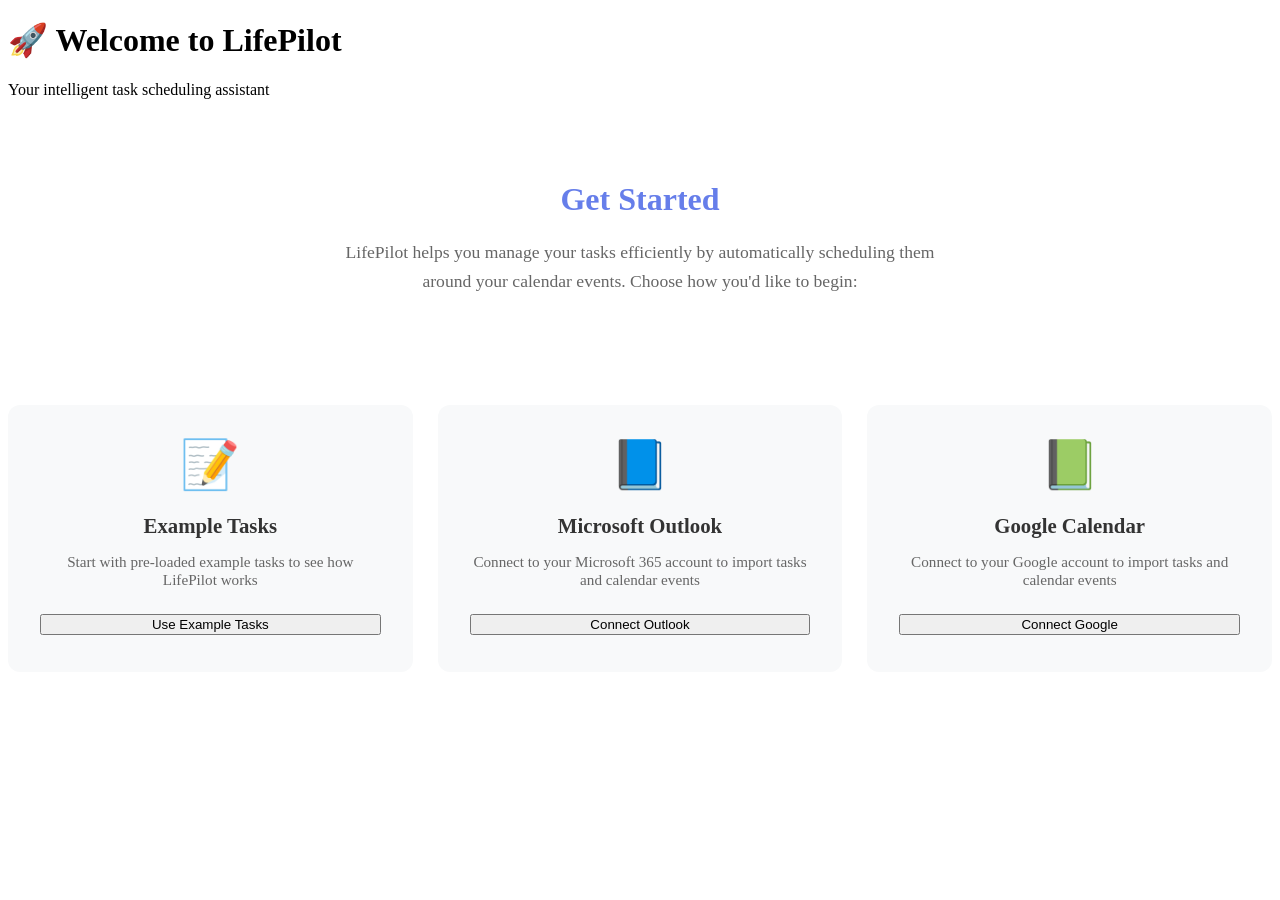
==== index.html @ c5378886 "add landing page, move tasks to localStorage" ====
<!DOCTYPE html>
<html lang="en">
<head>
    <meta charset="UTF-8">
    <meta name="viewport" content="width=device-width, initial-scale=1.0">
    <title>Welcome to LifePilot</title>
    <link rel="stylesheet" href="shared-styles.css">
    <style>
        .welcome-section {
            text-align: center;
            padding: 40px 20px;
        }

        .welcome-section h2 {
            color: #667eea;
            font-size: 2em;
            margin-bottom: 20px;
        }

        .welcome-section p {
            color: #666;
            font-size: 1.1em;
            line-height: 1.6;
            max-width: 600px;
            margin: 0 auto 30px;
        }

        .options-grid {
            display: grid;
            grid-template-columns: repeat(auto-fit, minmax(280px, 1fr));
            gap: 25px;
            margin: 40px 0;
        }

        .option-card {
            background: #f8f9fa;
            border-radius: 12px;
            padding: 30px;
            text-align: center;
            transition: transform 0.2s, box-shadow 0.2s;
            cursor: pointer;
            border: 2px solid transparent;
        }

        .option-card:hover {
            transform: translateY(-5px);
            box-shadow: 0 8px 25px rgba(0, 0, 0, 0.15);
            border-color: #667eea;
        }

        .option-card .icon {
            font-size: 3em;
            margin-bottom: 15px;
        }

        .option-card h3 {
            color: #333;
            margin-bottom: 10px;
            font-size: 1.3em;
        }

        .option-card p {
            color: #666;
            font-size: 0.95em;
            margin-bottom: 20px;
        }

        .option-card button {
            width: 100%;
            margin: 5px 0;
        }

        #message {
            display: none;
            padding: 15px;
            border-radius: 8px;
            margin: 20px 0;
            text-align: center;
        }

        #message.error {
            background: #ff6b6b;
            color: white;
        }

        #message.success {
            background: #51cf66;
            color: white;
        }

        #message.info {
            background: #4ecdc4;
            color: white;
        }

        .loading-overlay {
            display: none;
            position: fixed;
            top: 0;
            left: 0;
            right: 0;
            bottom: 0;
            background: rgba(0, 0, 0, 0.7);
            z-index: 1000;
            justify-content: center;
            align-items: center;
        }

        .loading-overlay.active {
            display: flex;
        }

        .loading-content {
            background: white;
            padding: 40px;
            border-radius: 12px;
            text-align: center;
        }

        .spinner {
            border: 4px solid #f3f3f3;
            border-top: 4px solid #667eea;
            border-radius: 50%;
            width: 50px;
            height: 50px;
            animation: spin 1s linear infinite;
            margin: 0 auto 20px;
        }

        @keyframes spin {
            0% { transform: rotate(0deg); }
            100% { transform: rotate(360deg); }
        }
    </style>
</head>
<body>
    <div class="container">
        <div class="header">
            <h1>🚀 Welcome to LifePilot</h1>
            <p>Your intelligent task scheduling assistant</p>
        </div>

        <div class="content">
            <div class="welcome-section">
                <h2>Get Started</h2>
                <p>
                    LifePilot helps you manage your tasks efficiently by automatically scheduling them 
                    around your calendar events. Choose how you'd like to begin:
                </p>
            </div>

            <div id="message"></div>

            <div class="options-grid">
                <div class="option-card">
                    <div class="icon">📝</div>
                    <h3>Example Tasks</h3>
                    <p>Start with pre-loaded example tasks to see how LifePilot works</p>
                    <button onclick="useExampleTasks()" class="secondary">Use Example Tasks</button>
                </div>

                <div class="option-card">
                    <div class="icon">📘</div>
                    <h3>Microsoft Outlook</h3>
                    <p>Connect to your Microsoft 365 account to import tasks and calendar events</p>
                    <button onclick="connectMicrosoft()" class="microsoft">Connect Outlook</button>
                </div>

                <div class="option-card">
                    <div class="icon">📗</div>
                    <h3>Google Calendar</h3>
                    <p>Connect to your Google account to import tasks and calendar events</p>
                    <button onclick="connectGoogle()" class="google">Connect Google</button>
                </div>
            </div>
        </div>
    </div>

    <div class="loading-overlay" id="loadingOverlay">
        <div class="loading-content">
            <div class="spinner"></div>
            <p id="loadingMessage">Loading...</p>
        </div>
    </div>

    <!-- Microsoft Graph -->
    <script src="https://alcdn.msauth.net/browser/2.38.1/js/msal-browser.min.js"></script>
    
    <!-- Google APIs -->
    <script src="https://apis.google.com/js/api.js"></script>
    <script src="https://accounts.google.com/gsi/client"></script>
    
    <!-- Integration Clients -->
    <script src="integrations/microsoft-graph-client.js"></script>
    <script src="integrations/google-calendar-client.js"></script>
    
    <!-- Shared Utilities -->
    <script src="shared-utils.js"></script>

    <script>
        let microsoftClient = null;
        let googleClient = null;

        // Initialize on page load
        window.addEventListener('DOMContentLoaded', async () => {
            // Check if we're returning from an OAuth redirect
            const urlParams = new URLSearchParams(window.location.search);
            if (urlParams.has('code') || urlParams.has('state')) {
                showLoading('Completing authentication...');
            }
        });

        /**
         * Use example tasks
         */
        function useExampleTasks() {
            showLoading('Loading example tasks...');
            
            // Get example data
            const tasks = LifePilotStorage.getExampleTasks();
            const events = LifePilotStorage.getExampleEvents();
            
            // Save to localStorage
            LifePilotStorage.saveTasks(tasks);
            LifePilotStorage.saveEvents(events);
            
            showMessage('Example tasks loaded successfully!', 'success');
            
            // Redirect after a short delay
            setTimeout(() => {
                redirectToLifePilot();
            }, 1500);
        }

        /**
         * Connect to Microsoft Outlook
         */
        async function connectMicrosoft() {
            try {
                showLoading('Connecting to Microsoft...');
                
                // Load config
                const config = await fetch('./config.json').then(r => r.json());
                
                // Initialize Microsoft client
                if (!microsoftClient) {
                    microsoftClient = new MicrosoftGraphClient({
                        clientId: config.MICROSOFT_CLIENT_ID,
                        authority: 'https://login.microsoftonline.com/common',
                        redirectUri: window.location.origin
                    });
                    await microsoftClient.initialize();
                }
                
                // Sign in
                await microsoftClient.signIn();
                
                showLoading('Fetching your tasks and calendar...');
                
                // Get data
                const data = await microsoftClient.getCalendarAndTasks(new Date(), 7);
                
                // Save to localStorage
                LifePilotStorage.saveTasks(data.tasks);
                LifePilotStorage.saveEvents(data.events);
                
                hideLoading();
                showMessage(`Successfully imported ${data.tasks.length} tasks and ${data.events.length} events!`, 'success');
                
                // Redirect after a short delay
                setTimeout(() => {
                    redirectToLifePilot();
                }, 2000);
                
            } catch (error) {
                hideLoading();
                console.error('Microsoft connection error:', error);
                showMessage('Error connecting to Microsoft: ' + error.message, 'error');
            }
        }

        /**
         * Connect to Google Calendar
         */
        async function connectGoogle() {
            try {
                showLoading('Connecting to Google...');
                
                // Load config
                const config = await fetch('./config.json').then(r => r.json());
                
                // Initialize Google client
                if (!googleClient) {
                    googleClient = new GoogleCalendarClient({
                        clientId: config.GOOGLE_CLIENT_ID,
                        apiKey: config.GOOGLE_API_KEY
                    });
                    await googleClient.initialize();
                }
                
                // Sign in
                await googleClient.signIn();
                
                showLoading('Fetching your tasks and calendar...');
                
                // Get data
                const data = await googleClient.getCalendarAndTasks(new Date(), 7);
                
                // Save to localStorage
                LifePilotStorage.saveTasks(data.tasks);
                LifePilotStorage.saveEvents(data.events);
                
                hideLoading();
                showMessage(`Successfully imported ${data.tasks.length} tasks and ${data.events.length} events!`, 'success');
                
                // Redirect after a short delay
                setTimeout(() => {
                    redirectToLifePilot();
                }, 2000);
                
            } catch (error) {
                hideLoading();
                console.error('Google connection error:', error);
                showMessage('Error connecting to Google: ' + error.message, 'error');
            }
        }

        /**
         * Show loading overlay
         */
        function showLoading(message = 'Loading...') {
            document.getElementById('loadingMessage').textContent = message;
            document.getElementById('loadingOverlay').classList.add('active');
        }

        /**
         * Hide loading overlay
         */
        function hideLoading() {
            document.getElementById('loadingOverlay').classList.remove('active');
        }
    </script>
</body>
</html>
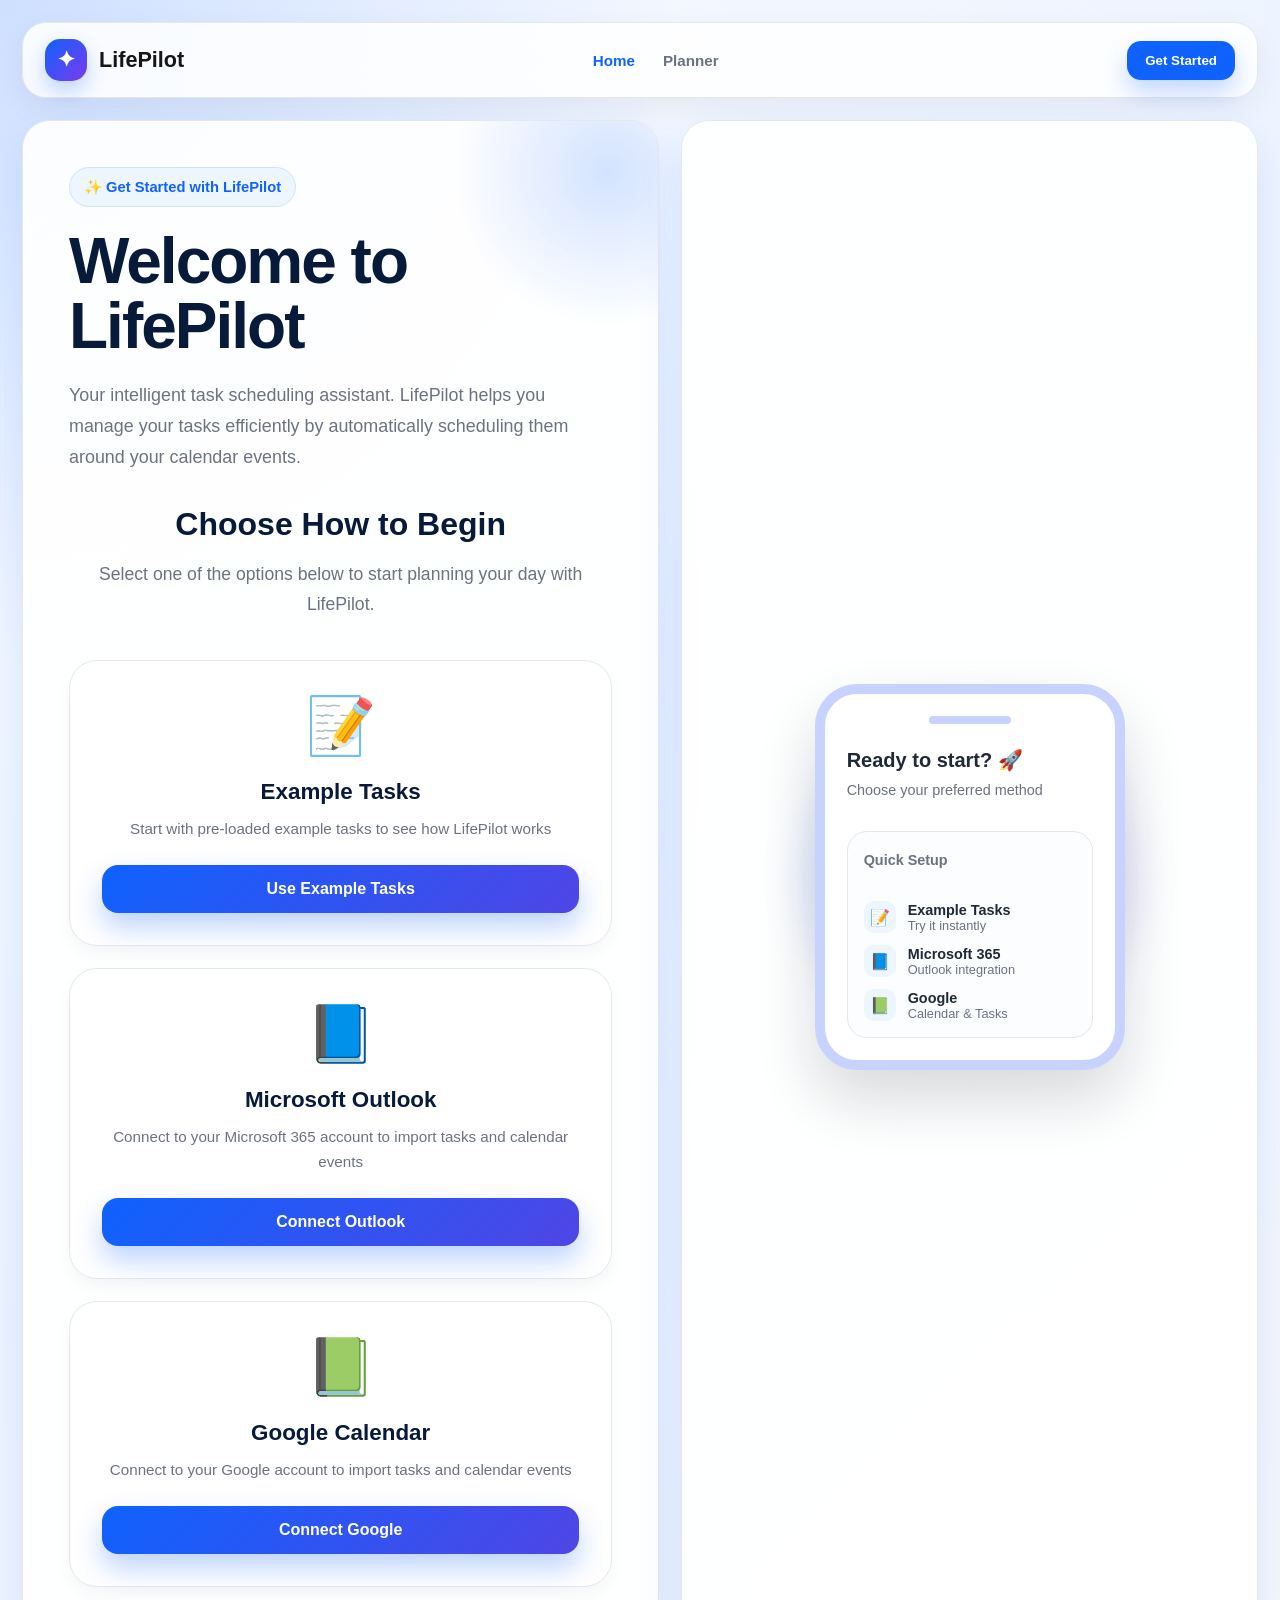
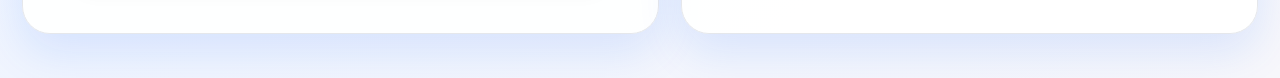
==== commit e2fc974b: "unify index.html style" ====
--- a/index.html
+++ b/index.html
@@ -1,344 +1,409 @@
 <!DOCTYPE html>
 <html lang="en">
 <head>
-    <meta charset="UTF-8">
-    <meta name="viewport" content="width=device-width, initial-scale=1.0">
-    <title>Welcome to LifePilot</title>
-    <link rel="stylesheet" href="shared-styles.css">
-    <style>
-        .welcome-section {
-            text-align: center;
-            padding: 40px 20px;
-        }
-
-        .welcome-section h2 {
-            color: #667eea;
-            font-size: 2em;
-            margin-bottom: 20px;
-        }
-
-        .welcome-section p {
-            color: #666;
-            font-size: 1.1em;
-            line-height: 1.6;
-            max-width: 600px;
-            margin: 0 auto 30px;
-        }
-
-        .options-grid {
-            display: grid;
-            grid-template-columns: repeat(auto-fit, minmax(280px, 1fr));
-            gap: 25px;
-            margin: 40px 0;
-        }
-
-        .option-card {
-            background: #f8f9fa;
-            border-radius: 12px;
-            padding: 30px;
-            text-align: center;
-            transition: transform 0.2s, box-shadow 0.2s;
-            cursor: pointer;
-            border: 2px solid transparent;
-        }
-
-        .option-card:hover {
-            transform: translateY(-5px);
-            box-shadow: 0 8px 25px rgba(0, 0, 0, 0.15);
-            border-color: #667eea;
-        }
-
-        .option-card .icon {
-            font-size: 3em;
-            margin-bottom: 15px;
-        }
-
-        .option-card h3 {
-            color: #333;
-            margin-bottom: 10px;
-            font-size: 1.3em;
-        }
-
-        .option-card p {
-            color: #666;
-            font-size: 0.95em;
-            margin-bottom: 20px;
-        }
-
-        .option-card button {
-            width: 100%;
-            margin: 5px 0;
-        }
-
-        #message {
-            display: none;
-            padding: 15px;
-            border-radius: 8px;
-            margin: 20px 0;
-            text-align: center;
-        }
-
-        #message.error {
-            background: #ff6b6b;
-            color: white;
-        }
-
-        #message.success {
-            background: #51cf66;
-            color: white;
-        }
-
-        #message.info {
-            background: #4ecdc4;
-            color: white;
-        }
-
-        .loading-overlay {
-            display: none;
-            position: fixed;
-            top: 0;
-            left: 0;
-            right: 0;
-            bottom: 0;
-            background: rgba(0, 0, 0, 0.7);
-            z-index: 1000;
-            justify-content: center;
-            align-items: center;
-        }
-
-        .loading-overlay.active {
-            display: flex;
-        }
-
-        .loading-content {
-            background: white;
-            padding: 40px;
-            border-radius: 12px;
-            text-align: center;
-        }
-
-        .spinner {
-            border: 4px solid #f3f3f3;
-            border-top: 4px solid #667eea;
-            border-radius: 50%;
-            width: 50px;
-            height: 50px;
-            animation: spin 1s linear infinite;
-            margin: 0 auto 20px;
-        }
-
-        @keyframes spin {
-            0% { transform: rotate(0deg); }
-            100% { transform: rotate(360deg); }
-        }
-    </style>
+  <meta charset="UTF-8" />
+  <meta name="viewport" content="width=device-width, initial-scale=1.0" />
+  <title>Welcome to LifePilot</title>
+  <link rel="stylesheet" href="main.css">
+  <style>
+    .welcome-section {
+      text-align: center;
+      margin-bottom: 40px;
+    }
+
+    .welcome-section h2 {
+      color: #081a3a;
+      font-size: 2rem;
+      margin-bottom: 16px;
+    }
+
+    .welcome-section p {
+      color: var(--muted);
+      font-size: 1.1rem;
+      line-height: 1.75;
+      max-width: 700px;
+      margin: 0 auto;
+    }
+
+    .options-grid {
+      display: grid;
+      grid-template-columns: repeat(auto-fit, minmax(300px, 1fr));
+      gap: 22px;
+      margin-top: 32px;
+    }
+
+    .option-card {
+      background: white;
+      border: 1px solid var(--border);
+      border-radius: 28px;
+      padding: 32px;
+      text-align: center;
+      transition: 0.2s ease;
+      box-shadow: 0 8px 18px rgba(17, 24, 39, 0.04);
+    }
+
+    .option-card:hover {
+      transform: translateY(-4px);
+      box-shadow: 0 12px 30px rgba(15, 98, 254, 0.15);
+      border-color: var(--blue);
+    }
+
+    .option-card .icon {
+      font-size: 3.5rem;
+      margin-bottom: 20px;
+    }
+
+    .option-card h3 {
+      color: #081a3a;
+      font-size: 1.4rem;
+      margin-bottom: 12px;
+    }
+
+    .option-card p {
+      color: var(--muted);
+      font-size: 0.95rem;
+      line-height: 1.6;
+      margin-bottom: 24px;
+    }
+
+    .option-card button {
+      width: 100%;
+    }
+
+    #message {
+      display: none;
+      padding: 16px 20px;
+      border-radius: 16px;
+      margin: 20px 0;
+      text-align: center;
+      font-weight: 650;
+    }
+
+    #message.error {
+      background: #fee;
+      color: var(--red);
+      border: 1px solid #fcc;
+    }
+
+    #message.success {
+      background: #defbe6;
+      color: var(--green);
+      border: 1px solid #b7f0c3;
+    }
+
+    .loading-overlay {
+      display: none;
+      position: fixed;
+      top: 0;
+      left: 0;
+      right: 0;
+      bottom: 0;
+      background: rgba(8, 26, 58, 0.85);
+      backdrop-filter: blur(8px);
+      z-index: 1000;
+      justify-content: center;
+      align-items: center;
+    }
+
+    .loading-overlay.active {
+      display: flex;
+    }
+
+    .loading-content {
+      background: white;
+      padding: 48px;
+      border-radius: 28px;
+      text-align: center;
+      box-shadow: 0 20px 60px rgba(0, 0, 0, 0.3);
+    }
+
+    .spinner {
+      border: 4px solid #e5e7eb;
+      border-top: 4px solid var(--blue);
+      border-radius: 50%;
+      width: 56px;
+      height: 56px;
+      animation: spin 1s linear infinite;
+      margin: 0 auto 24px;
+    }
+
+    @keyframes spin {
+      0% { transform: rotate(0deg); }
+      100% { transform: rotate(360deg); }
+    }
+
+    .loading-content p {
+      color: var(--text);
+      font-size: 1.1rem;
+      font-weight: 650;
+    }
+  </style>
 </head>
 <body>
-    <div class="container">
-        <div class="header">
-            <h1>🚀 Welcome to LifePilot</h1>
-            <p>Your intelligent task scheduling assistant</p>
+  <div class="container">
+    <nav class="navbar">
+      <div class="logo">
+        <div class="logo-icon">✦</div>
+        <span>LifePilot</span>
+      </div>
+      <div class="nav-links">
+        <a href="index.html" class="active">Home</a>
+        <a href="lifepilot.html">Planner</a>
+      </div>
+      <button class="nav-btn" onclick="window.location.href='lifepilot.html'">Get Started</button>
+    </nav>
+
+    <section class="hero">
+      <div class="hero-card fade-in">
+        <div class="tag">✨ Get Started with LifePilot</div>
+        <h1>Welcome to<br />LifePilot</h1>
+        <p>
+          Your intelligent task scheduling assistant. LifePilot helps you manage your tasks efficiently by automatically scheduling them around your calendar events.
+        </p>
+        
+        <div class="welcome-section" style="margin-top: 32px;">
+          <h2>Choose How to Begin</h2>
+          <p>
+            Select one of the options below to start planning your day with LifePilot.
+          </p>
         </div>
 
-        <div class="content">
-            <div class="welcome-section">
-                <h2>Get Started</h2>
-                <p>
-                    LifePilot helps you manage your tasks efficiently by automatically scheduling them 
-                    around your calendar events. Choose how you'd like to begin:
-                </p>
+        <div id="message"></div>
+
+        <div class="options-grid">
+          <div class="option-card">
+            <div class="icon">📝</div>
+            <h3>Example Tasks</h3>
+            <p>Start with pre-loaded example tasks to see how LifePilot works</p>
+            <button class="primary-btn" onclick="useExampleTasks()">Use Example Tasks</button>
+          </div>
+
+          <div class="option-card">
+            <div class="icon">📘</div>
+            <h3>Microsoft Outlook</h3>
+            <p>Connect to your Microsoft 365 account to import tasks and calendar events</p>
+            <button class="primary-btn" onclick="connectMicrosoft()">Connect Outlook</button>
+          </div>
+
+          <div class="option-card">
+            <div class="icon">📗</div>
+            <h3>Google Calendar</h3>
+            <p>Connect to your Google account to import tasks and calendar events</p>
+            <button class="primary-btn" onclick="connectGoogle()">Connect Google</button>
+          </div>
+        </div>
+      </div>
+
+      <div class="phone-card fade-in">
+        <div class="phone">
+          <div class="phone-notch"></div>
+          <h3>Ready to start? 🚀</h3>
+          <p>Choose your preferred method</p>
+
+          <div class="mini-card">
+            <p><strong>Quick Setup</strong></p>
+            <div style="margin-top: 16px; text-align: left;">
+              <div style="display: flex; align-items: center; gap: 12px; margin-bottom: 12px;">
+                <div style="width: 32px; height: 32px; background: #edf5ff; border-radius: 10px; display: grid; place-items: center;">📝</div>
+                <div>
+                  <div style="font-weight: 700; font-size: 0.9rem;">Example Tasks</div>
+                  <div style="color: var(--muted); font-size: 0.8rem;">Try it instantly</div>
+                </div>
+              </div>
+              <div style="display: flex; align-items: center; gap: 12px; margin-bottom: 12px;">
+                <div style="width: 32px; height: 32px; background: #edf5ff; border-radius: 10px; display: grid; place-items: center;">📘</div>
+                <div>
+                  <div style="font-weight: 700; font-size: 0.9rem;">Microsoft 365</div>
+                  <div style="color: var(--muted); font-size: 0.8rem;">Outlook integration</div>
+                </div>
+              </div>
+              <div style="display: flex; align-items: center; gap: 12px;">
+                <div style="width: 32px; height: 32px; background: #edf5ff; border-radius: 10px; display: grid; place-items: center;">📗</div>
+                <div>
+                  <div style="font-weight: 700; font-size: 0.9rem;">Google</div>
+                  <div style="color: var(--muted); font-size: 0.8rem;">Calendar & Tasks</div>
+                </div>
+              </div>
             </div>
-
-            <div id="message"></div>
-
-            <div class="options-grid">
-                <div class="option-card">
-                    <div class="icon">📝</div>
-                    <h3>Example Tasks</h3>
-                    <p>Start with pre-loaded example tasks to see how LifePilot works</p>
-                    <button onclick="useExampleTasks()" class="secondary">Use Example Tasks</button>
-                </div>
-
-                <div class="option-card">
-                    <div class="icon">📘</div>
-                    <h3>Microsoft Outlook</h3>
-                    <p>Connect to your Microsoft 365 account to import tasks and calendar events</p>
-                    <button onclick="connectMicrosoft()" class="microsoft">Connect Outlook</button>
-                </div>
-
-                <div class="option-card">
-                    <div class="icon">📗</div>
-                    <h3>Google Calendar</h3>
-                    <p>Connect to your Google account to import tasks and calendar events</p>
-                    <button onclick="connectGoogle()" class="google">Connect Google</button>
-                </div>
-            </div>
+          </div>
         </div>
+      </div>
+    </section>
+  </div>
+
+  <div class="loading-overlay" id="loadingOverlay">
+    <div class="loading-content">
+      <div class="spinner"></div>
+      <p id="loadingMessage">Loading...</p>
     </div>
-
-    <div class="loading-overlay" id="loadingOverlay">
-        <div class="loading-content">
-            <div class="spinner"></div>
-            <p id="loadingMessage">Loading...</p>
-        </div>
-    </div>
-
-    <!-- Microsoft Graph -->
-    <script src="https://alcdn.msauth.net/browser/2.38.1/js/msal-browser.min.js"></script>
-    
-    <!-- Google APIs -->
-    <script src="https://apis.google.com/js/api.js"></script>
-    <script src="https://accounts.google.com/gsi/client"></script>
-    
-    <!-- Integration Clients -->
-    <script src="integrations/microsoft-graph-client.js"></script>
-    <script src="integrations/google-calendar-client.js"></script>
-    
-    <!-- Shared Utilities -->
-    <script src="shared-utils.js"></script>
-
-    <script>
-        let microsoftClient = null;
-        let googleClient = null;
-
-        // Initialize on page load
-        window.addEventListener('DOMContentLoaded', async () => {
-            // Check if we're returning from an OAuth redirect
-            const urlParams = new URLSearchParams(window.location.search);
-            if (urlParams.has('code') || urlParams.has('state')) {
-                showLoading('Completing authentication...');
-            }
-        });
-
-        /**
-         * Use example tasks
-         */
-        function useExampleTasks() {
-            showLoading('Loading example tasks...');
-            
-            // Get example data
-            const tasks = LifePilotStorage.getExampleTasks();
-            const events = LifePilotStorage.getExampleEvents();
-            
-            // Save to localStorage
-            LifePilotStorage.saveTasks(tasks);
-            LifePilotStorage.saveEvents(events);
-            
-            showMessage('Example tasks loaded successfully!', 'success');
-            
-            // Redirect after a short delay
-            setTimeout(() => {
-                redirectToLifePilot();
-            }, 1500);
+  </div>
+
+  <!-- Microsoft Graph -->
+  <script src="https://alcdn.msauth.net/browser/2.38.1/js/msal-browser.min.js"></script>
+  
+  <!-- Google APIs -->
+  <script src="https://apis.google.com/js/api.js"></script>
+  <script src="https://accounts.google.com/gsi/client"></script>
+  
+  <!-- Integration Clients -->
+  <script src="integrations/microsoft-graph-client.js"></script>
+  <script src="integrations/google-calendar-client.js"></script>
+  
+  <!-- Shared Utilities -->
+  <script src="shared-utils.js"></script>
+
+  <script>
+    let microsoftClient = null;
+    let googleClient = null;
+
+    // Initialize on page load
+    window.addEventListener('DOMContentLoaded', async () => {
+      // Check if we're returning from an OAuth redirect
+      const urlParams = new URLSearchParams(window.location.search);
+      if (urlParams.has('code') || urlParams.has('state')) {
+        showLoading('Completing authentication...');
+      }
+    });
+
+    /**
+     * Use example tasks
+     */
+    function useExampleTasks() {
+      showLoading('Loading example tasks...');
+      
+      // Get example data
+      const tasks = LifePilotStorage.getExampleTasks();
+      const events = LifePilotStorage.getExampleEvents();
+      
+      // Save to localStorage
+      LifePilotStorage.saveTasks(tasks);
+      LifePilotStorage.saveEvents(events);
+      
+      showMessage('Example tasks loaded successfully!', 'success');
+      
+      // Redirect after a short delay
+      setTimeout(() => {
+        redirectToLifePilot();
+      }, 1500);
+    }
+
+    /**
+     * Connect to Microsoft Outlook
+     */
+    async function connectMicrosoft() {
+      try {
+        showLoading('Connecting to Microsoft...');
+        
+        // Load config
+        const config = await fetch('./config.json').then(r => r.json());
+        
+        // Initialize Microsoft client
+        if (!microsoftClient) {
+          microsoftClient = new MicrosoftGraphClient({
+            clientId: config.MICROSOFT_CLIENT_ID,
+            authority: 'https://login.microsoftonline.com/common',
+            redirectUri: window.location.origin
+          });
+          await microsoftClient.initialize();
         }
-
-        /**
-         * Connect to Microsoft Outlook
-         */
-        async function connectMicrosoft() {
-            try {
-                showLoading('Connecting to Microsoft...');
-                
-                // Load config
-                const config = await fetch('./config.json').then(r => r.json());
-                
-                // Initialize Microsoft client
-                if (!microsoftClient) {
-                    microsoftClient = new MicrosoftGraphClient({
-                        clientId: config.MICROSOFT_CLIENT_ID,
-                        authority: 'https://login.microsoftonline.com/common',
-                        redirectUri: window.location.origin
-                    });
-                    await microsoftClient.initialize();
-                }
-                
-                // Sign in
-                await microsoftClient.signIn();
-                
-                showLoading('Fetching your tasks and calendar...');
-                
-                // Get data
-                const data = await microsoftClient.getCalendarAndTasks(new Date(), 7);
-                
-                // Save to localStorage
-                LifePilotStorage.saveTasks(data.tasks);
-                LifePilotStorage.saveEvents(data.events);
-                
-                hideLoading();
-                showMessage(`Successfully imported ${data.tasks.length} tasks and ${data.events.length} events!`, 'success');
-                
-                // Redirect after a short delay
-                setTimeout(() => {
-                    redirectToLifePilot();
-                }, 2000);
-                
-            } catch (error) {
-                hideLoading();
-                console.error('Microsoft connection error:', error);
-                showMessage('Error connecting to Microsoft: ' + error.message, 'error');
-            }
+        
+        // Sign in
+        await microsoftClient.signIn();
+        
+        showLoading('Fetching your tasks and calendar...');
+        
+        // Get data
+        const data = await microsoftClient.getCalendarAndTasks(new Date(), 7);
+        
+        // Save to localStorage
+        LifePilotStorage.saveTasks(data.tasks);
+        LifePilotStorage.saveEvents(data.events);
+        
+        hideLoading();
+        showMessage(`Successfully imported ${data.tasks.length} tasks and ${data.events.length} events!`, 'success');
+        
+        // Redirect after a short delay
+        setTimeout(() => {
+          redirectToLifePilot();
+        }, 2000);
+        
+      } catch (error) {
+        hideLoading();
+        console.error('Microsoft connection error:', error);
+        showMessage('Error connecting to Microsoft: ' + error.message, 'error');
+      }
+    }
+
+    /**
+     * Connect to Google Calendar
+     */
+    async function connectGoogle() {
+      try {
+        showLoading('Connecting to Google...');
+        
+        // Load config
+        const config = await fetch('./config.json').then(r => r.json());
+        
+        // Initialize Google client
+        if (!googleClient) {
+          googleClient = new GoogleCalendarClient({
+            clientId: config.GOOGLE_CLIENT_ID,
+            apiKey: config.GOOGLE_API_KEY
+          });
+          await googleClient.initialize();
         }
-
-        /**
-         * Connect to Google Calendar
-         */
-        async function connectGoogle() {
-            try {
-                showLoading('Connecting to Google...');
-                
-                // Load config
-                const config = await fetch('./config.json').then(r => r.json());
-                
-                // Initialize Google client
-                if (!googleClient) {
-                    googleClient = new GoogleCalendarClient({
-                        clientId: config.GOOGLE_CLIENT_ID,
-                        apiKey: config.GOOGLE_API_KEY
-                    });
-                    await googleClient.initialize();
-                }
-                
-                // Sign in
-                await googleClient.signIn();
-                
-                showLoading('Fetching your tasks and calendar...');
-                
-                // Get data
-                const data = await googleClient.getCalendarAndTasks(new Date(), 7);
-                
-                // Save to localStorage
-                LifePilotStorage.saveTasks(data.tasks);
-                LifePilotStorage.saveEvents(data.events);
-                
-                hideLoading();
-                showMessage(`Successfully imported ${data.tasks.length} tasks and ${data.events.length} events!`, 'success');
-                
-                // Redirect after a short delay
-                setTimeout(() => {
-                    redirectToLifePilot();
-                }, 2000);
-                
-            } catch (error) {
-                hideLoading();
-                console.error('Google connection error:', error);
-                showMessage('Error connecting to Google: ' + error.message, 'error');
-            }
-        }
-
-        /**
-         * Show loading overlay
-         */
-        function showLoading(message = 'Loading...') {
-            document.getElementById('loadingMessage').textContent = message;
-            document.getElementById('loadingOverlay').classList.add('active');
-        }
-
-        /**
-         * Hide loading overlay
-         */
-        function hideLoading() {
-            document.getElementById('loadingOverlay').classList.remove('active');
-        }
-    </script>
+        
+        // Sign in
+        await googleClient.signIn();
+        
+        showLoading('Fetching your tasks and calendar...');
+        
+        // Get data
+        const data = await googleClient.getCalendarAndTasks(new Date(), 7);
+        
+        // Save to localStorage
+        LifePilotStorage.saveTasks(data.tasks);
+        LifePilotStorage.saveEvents(data.events);
+        
+        hideLoading();
+        showMessage(`Successfully imported ${data.tasks.length} tasks and ${data.events.length} events!`, 'success');
+        
+        // Redirect after a short delay
+        setTimeout(() => {
+          redirectToLifePilot();
+        }, 2000);
+        
+      } catch (error) {
+        hideLoading();
+        console.error('Google connection error:', error);
+        showMessage('Error connecting to Google: ' + error.message, 'error');
+      }
+    }
+
+    /**
+     * Show message
+     */
+    function showMessage(message, type = 'info') {
+      const messageDiv = document.getElementById('message');
+      messageDiv.textContent = message;
+      messageDiv.className = type;
+      messageDiv.style.display = 'block';
+    }
+
+    /**
+     * Show loading overlay
+     */
+    function showLoading(message = 'Loading...') {
+      document.getElementById('loadingMessage').textContent = message;
+      document.getElementById('loadingOverlay').classList.add('active');
+    }
+
+    /**
+     * Hide loading overlay
+     */
+    function hideLoading() {
+      document.getElementById('loadingOverlay').classList.remove('active');
+    }
+  </script>
 </body>
 </html>
--- a/main.css
+++ b/main.css
@@ -0,0 +1,762 @@
+* {
+  margin: 0;
+  padding: 0;
+  box-sizing: border-box;
+}
+
+:root {
+  --blue: #0f62fe;
+  --blue-dark: #0043ce;
+  --navy: #161616;
+  --text: #1f2937;
+  --muted: #6b7280;
+  --bg: #f4f7fb;
+  --card: #ffffff;
+  --border: #e5e7eb;
+  --green: #24a148;
+  --orange: #ff832b;
+  --red: #da1e28;
+  --purple: #8b5cf6;
+  --shadow: 0 18px 45px rgba(15, 98, 254, 0.12);
+}
+
+body {
+  font-family: "Segoe UI", Tahoma, Geneva, Verdana, sans-serif;
+  background:
+    radial-gradient(circle at top left, rgba(15, 98, 254, 0.18), transparent 32%),
+    linear-gradient(135deg, #f8fbff 0%, #eef4ff 45%, #f7f7fb 100%);
+  min-height: 100vh;
+  color: var(--text);
+  padding: 22px;
+}
+
+.container {
+  max-width: 1260px;
+  margin: 0 auto;
+}
+
+.navbar {
+  background: rgba(255, 255, 255, 0.85);
+  backdrop-filter: blur(16px);
+  border: 1px solid var(--border);
+  border-radius: 24px;
+  padding: 16px 22px;
+  display: flex;
+  align-items: center;
+  justify-content: space-between;
+  box-shadow: 0 10px 30px rgba(17, 24, 39, 0.06);
+  margin-bottom: 22px;
+}
+
+.logo {
+  display: flex;
+  align-items: center;
+  gap: 12px;
+  font-size: 1.35rem;
+  font-weight: 800;
+  color: var(--navy);
+}
+
+.logo-icon {
+  width: 42px;
+  height: 42px;
+  display: grid;
+  place-items: center;
+  border-radius: 15px;
+  color: white;
+  background: linear-gradient(135deg, var(--blue), #7c3aed);
+  box-shadow: 0 10px 20px rgba(15, 98, 254, 0.25);
+}
+
+.nav-links {
+  display: flex;
+  gap: 28px;
+  color: var(--muted);
+  font-weight: 650;
+  font-size: 0.95rem;
+}
+
+.nav-links a {
+  color: inherit;
+  text-decoration: none;
+}
+
+.nav-links a.active {
+  color: var(--blue);
+}
+
+.nav-btn {
+  border: none;
+  background: var(--blue);
+  color: white;
+  font-weight: 750;
+  padding: 12px 18px;
+  border-radius: 14px;
+  cursor: pointer;
+  box-shadow: 0 12px 25px rgba(15, 98, 254, 0.25);
+}
+
+.hero {
+  display: grid;
+  grid-template-columns: 1.05fr 0.95fr;
+  gap: 22px;
+  margin-bottom: 22px;
+}
+
+.hero-card,
+.phone-card,
+.section {
+  background: rgba(255, 255, 255, 0.92);
+  border: 1px solid var(--border);
+  border-radius: 28px;
+  box-shadow: var(--shadow);
+}
+
+.hero-card {
+  padding: 46px;
+  position: relative;
+  overflow: hidden;
+}
+
+.hero-card::after {
+  content: "";
+  position: absolute;
+  right: -120px;
+  top: -120px;
+  width: 340px;
+  height: 340px;
+  background: radial-gradient(circle, rgba(15, 98, 254, 0.18), transparent 65%);
+  border-radius: 50%;
+}
+
+.tag {
+  display: inline-flex;
+  align-items: center;
+  gap: 8px;
+  background: #edf5ff;
+  color: var(--blue);
+  border: 1px solid #d0e2ff;
+  padding: 10px 14px;
+  border-radius: 999px;
+  font-weight: 750;
+  margin-bottom: 22px;
+  font-size: 0.92rem;
+}
+
+.hero h1 {
+  font-size: clamp(2.4rem, 5vw, 4.9rem);
+  line-height: 1.02;
+  color: #081a3a;
+  letter-spacing: -2px;
+  margin-bottom: 20px;
+}
+
+.hero p {
+  color: var(--muted);
+  font-size: 1.12rem;
+  line-height: 1.75;
+  max-width: 590px;
+  margin-bottom: 28px;
+}
+
+.hero-actions {
+  display: flex;
+  align-items: center;
+  gap: 14px;
+  flex-wrap: wrap;
+}
+
+.primary-btn,
+.secondary-btn,
+.dark-btn {
+  border: none;
+  border-radius: 16px;
+  padding: 15px 22px;
+  font-size: 1rem;
+  font-weight: 800;
+  cursor: pointer;
+  transition: 0.22s ease;
+}
+
+.primary-btn {
+  background: linear-gradient(135deg, var(--blue), #4f46e5);
+  color: white;
+  box-shadow: 0 14px 28px rgba(15, 98, 254, 0.28);
+}
+
+.secondary-btn {
+  background: white;
+  color: var(--text);
+  border: 1px solid var(--border);
+}
+
+.dark-btn {
+  background: #111827;
+  color: white;
+}
+
+.primary-btn:hover,
+.secondary-btn:hover,
+.dark-btn:hover,
+.nav-btn:hover {
+  transform: translateY(-2px);
+  filter: brightness(0.98);
+}
+
+.phone-card {
+  padding: 26px;
+  display: flex;
+  align-items: center;
+  justify-content: center;
+  overflow: hidden;
+  position: relative;
+}
+
+.phone-card::before {
+  content: "";
+  position: absolute;
+  width: 340px;
+  height: 340px;
+  border-radius: 50%;
+  background: linear-gradient(135deg, rgba(15, 98, 254, 0.14), rgba(139, 92, 246, 0.14));
+  filter: blur(18px);
+}
+
+.phone {
+  width: 310px;
+  border: 10px solid #c7d2fe;
+  background: white;
+  border-radius: 42px;
+  padding: 22px;
+  position: relative;
+  box-shadow: 0 30px 60px rgba(17, 24, 39, 0.16);
+}
+
+.phone-notch {
+  width: 82px;
+  height: 8px;
+  background: #c7d2fe;
+  border-radius: 999px;
+  margin: 0 auto 24px;
+}
+
+.phone h3 {
+  font-size: 1.25rem;
+  margin-bottom: 6px;
+}
+
+.phone p {
+  color: var(--muted);
+  font-size: 0.9rem;
+}
+
+.mini-card {
+  margin-top: 16px;
+  border: 1px solid var(--border);
+  border-radius: 20px;
+  padding: 16px;
+  background: #fbfdff;
+}
+
+.score-row {
+  display: flex;
+  justify-content: space-between;
+  align-items: center;
+  margin-top: 8px;
+}
+
+.score-number {
+  font-size: 2.4rem;
+  font-weight: 900;
+  color: #081a3a;
+}
+
+.ring {
+  width: 58px;
+  height: 58px;
+  border-radius: 50%;
+  border: 9px solid #e5e7eb;
+  border-top-color: var(--blue);
+  border-right-color: var(--blue);
+}
+
+.grid-main {
+  display: grid;
+  grid-template-columns: 1.15fr 0.85fr;
+  gap: 22px;
+  margin-bottom: 22px;
+}
+
+.section {
+  padding: 28px;
+  margin-bottom: 22px;
+}
+
+.section-title {
+  display: flex;
+  justify-content: space-between;
+  align-items: flex-start;
+  gap: 20px;
+  margin-bottom: 24px;
+}
+
+.section h2 {
+  color: #081a3a;
+  font-size: 1.75rem;
+  margin-bottom: 6px;
+}
+
+.section .subtitle {
+  color: var(--muted);
+  line-height: 1.5;
+}
+
+.question-grid {
+  display: grid;
+  grid-template-columns: repeat(4, 1fr);
+  gap: 14px;
+  margin-bottom: 20px;
+}
+
+.question-card {
+  border: 2px solid var(--border);
+  border-radius: 22px;
+  padding: 20px;
+  text-align: center;
+  cursor: pointer;
+  transition: 0.2s ease;
+  background: white;
+  min-height: 180px;
+  display: flex;
+  flex-direction: column;
+  justify-content: space-between;
+}
+
+.question-card:hover {
+  transform: translateY(-4px);
+  box-shadow: 0 12px 25px rgba(17, 24, 39, 0.08);
+  border-color: #a6c8ff;
+}
+
+.question-card.active {
+  border-color: var(--blue);
+  background: #f5f9ff;
+}
+
+.question-card h4 {
+  font-size: 0.95rem;
+  color: #111827;
+  margin-bottom: 12px;
+}
+
+.big-icon {
+  font-size: 3rem;
+  margin-bottom: 14px;
+}
+
+.question-card select {
+  width: 100%;
+  padding: 11px;
+  border: 1px solid var(--border);
+  border-radius: 12px;
+  font-weight: 700;
+  color: var(--text);
+  background: white;
+  cursor: pointer;
+}
+
+.generate-btn {
+  width: 100%;
+  max-width: 460px;
+  display: block;
+  margin: 8px auto 0;
+}
+
+.metrics-grid {
+  display: grid;
+  grid-template-columns: repeat(2, 1fr);
+  gap: 16px;
+}
+
+.metric-card {
+  background: white;
+  border: 1px solid var(--border);
+  border-radius: 22px;
+  padding: 22px;
+  box-shadow: 0 8px 18px rgba(17, 24, 39, 0.04);
+  min-height: 150px;
+}
+
+.metric-top {
+  display: flex;
+  justify-content: space-between;
+  gap: 10px;
+  margin-bottom: 14px;
+  color: var(--muted);
+  font-weight: 800;
+}
+
+.metric-icon {
+  width: 38px;
+  height: 38px;
+  display: grid;
+  place-items: center;
+  border-radius: 14px;
+  background: #edf5ff;
+  color: var(--blue);
+}
+
+.metric-value {
+  font-size: 2rem;
+  font-weight: 900;
+  color: #081a3a;
+}
+
+.metric-card p {
+  margin-top: 8px;
+  color: var(--muted);
+  line-height: 1.45;
+}
+
+.timeline-layout {
+  display: grid;
+  grid-template-columns: 210px 1fr;
+  gap: 0;
+  overflow: hidden;
+  padding: 0;
+}
+
+.sidebar {
+  background: #f8fbff;
+  border-right: 1px solid var(--border);
+  padding: 24px;
+}
+
+.sidebar .logo {
+  font-size: 1.1rem;
+  margin-bottom: 28px;
+}
+
+.side-menu {
+  display: grid;
+  gap: 10px;
+}
+
+.side-menu div {
+  padding: 13px 14px;
+  border-radius: 14px;
+  color: var(--muted);
+  font-weight: 750;
+}
+
+.side-menu div.active {
+  background: white;
+  color: var(--blue);
+  box-shadow: 0 8px 18px rgba(17, 24, 39, 0.05);
+}
+
+.timeline-content {
+  padding: 28px;
+}
+
+.timeline-list {
+  display: grid;
+  gap: 16px;
+}
+
+.timeline-item {
+  display: grid;
+  grid-template-columns: 62px 1fr;
+  gap: 18px;
+  align-items: stretch;
+}
+
+.timeline-time {
+  color: var(--muted);
+  font-size: 0.9rem;
+  font-weight: 750;
+  padding-top: 18px;
+}
+
+.timeline-card {
+  position: relative;
+  border: 1px solid var(--border);
+  border-radius: 20px;
+  padding: 16px;
+  background: white;
+  box-shadow: 0 8px 20px rgba(17, 24, 39, 0.04);
+  transition: 0.2s ease;
+  display: flex;
+  justify-content: space-between;
+  align-items: center;
+  gap: 16px;
+}
+
+.timeline-card:hover {
+  transform: translateX(5px);
+  box-shadow: 0 12px 26px rgba(15, 98, 254, 0.12);
+}
+
+.timeline-info {
+  display: flex;
+  align-items: center;
+  gap: 14px;
+}
+
+.timeline-emoji {
+  width: 48px;
+  height: 48px;
+  display: grid;
+  place-items: center;
+  border-radius: 16px;
+  background: #edf5ff;
+  font-size: 1.45rem;
+}
+
+.timeline-card h4 {
+  margin-bottom: 4px;
+  color: #111827;
+}
+
+.timeline-card p {
+  color: var(--muted);
+  font-size: 0.92rem;
+}
+
+.duration {
+  background: #f3f4f6;
+  color: var(--muted);
+  padding: 8px 11px;
+  border-radius: 999px;
+  font-size: 0.78rem;
+  font-weight: 850;
+  white-space: nowrap;
+}
+
+.planner-grid {
+  display: grid;
+  grid-template-columns: 1fr 260px;
+  gap: 22px;
+}
+
+.schedule-list {
+  display: grid;
+  gap: 12px;
+}
+
+.schedule-block {
+  border-radius: 18px;
+  padding: 17px;
+  font-weight: 850;
+  display: flex;
+  justify-content: space-between;
+  align-items: center;
+  cursor: grab;
+}
+
+.block-green { background: #defbe6; color: #0e6027; }
+.block-purple { background: #f1e8ff; color: #5b21b6; }
+.block-orange { background: #fff2e8; color: #a24a00; }
+.block-blue { background: #e8f2ff; color: #0043ce; }
+
+.drop-zone {
+  border: 2px dashed #78a9ff;
+  background: #f5f9ff;
+  color: var(--blue);
+  border-radius: 18px;
+  padding: 22px;
+  text-align: center;
+  font-weight: 850;
+}
+
+.activity-list {
+  display: grid;
+  gap: 12px;
+}
+
+.activity-card {
+  border: 1px solid var(--border);
+  background: #fbfdff;
+  padding: 13px;
+  border-radius: 18px;
+  display: flex;
+  align-items: center;
+  justify-content: space-between;
+  gap: 10px;
+}
+
+.activity-left {
+  display: flex;
+  align-items: center;
+  gap: 10px;
+}
+
+.activity-emoji {
+  width: 38px;
+  height: 38px;
+  display: grid;
+  place-items: center;
+  background: white;
+  border-radius: 13px;
+  box-shadow: 0 4px 10px rgba(17, 24, 39, 0.05);
+}
+
+.activity-card h4 {
+  font-size: 0.9rem;
+  margin-bottom: 3px;
+}
+
+.activity-card p {
+  color: var(--muted);
+  font-size: 0.8rem;
+}
+
+.plus-btn {
+  border: none;
+  background: #edf5ff;
+  color: var(--blue);
+  font-size: 1.15rem;
+  font-weight: 900;
+  width: 32px;
+  height: 32px;
+  border-radius: 50%;
+  cursor: pointer;
+}
+
+.save-day {
+  display: grid;
+  grid-template-columns: 1fr 2fr;
+  gap: 22px;
+  align-items: center;
+}
+
+.simple-steps {
+  display: grid;
+  grid-template-columns: repeat(3, 1fr);
+  gap: 14px;
+}
+
+.simple-card {
+  border: 1px solid var(--border);
+  border-radius: 22px;
+  padding: 20px;
+  background: linear-gradient(135deg, #f5f9ff, white);
+  min-height: 170px;
+}
+
+.simple-card .num {
+  color: var(--blue);
+  font-size: 1.2rem;
+  font-weight: 950;
+  margin-bottom: 28px;
+}
+
+.simple-card h4 {
+  margin-bottom: 8px;
+}
+
+.simple-card p {
+  color: var(--muted);
+  font-size: 0.92rem;
+  line-height: 1.4;
+}
+
+.simple-card .emoji {
+  margin-top: 18px;
+  font-size: 2rem;
+}
+
+.footer {
+  text-align: center;
+  padding: 24px;
+  border-radius: 24px;
+  background: #081a3a;
+  color: white;
+  line-height: 1.65;
+  margin-top: 22px;
+}
+
+.footer strong {
+  color: #a6c8ff;
+}
+
+.fade-in {
+  animation: fadeIn 0.45s ease both;
+}
+
+@keyframes fadeIn {
+  from {
+    opacity: 0;
+    transform: translateY(12px);
+  }
+  to {
+    opacity: 1;
+    transform: translateY(0);
+  }
+}
+
+@media (max-width: 1040px) {
+  .hero,
+  .grid-main,
+  .planner-grid,
+  .save-day {
+    grid-template-columns: 1fr;
+  }
+
+  .question-grid,
+  .metrics-grid,
+  .simple-steps {
+    grid-template-columns: repeat(2, 1fr);
+  }
+}
+
+@media (max-width: 720px) {
+  body {
+    padding: 12px;
+  }
+
+  .navbar {
+    flex-direction: column;
+    gap: 16px;
+  }
+
+  .nav-links {
+    gap: 14px;
+    flex-wrap: wrap;
+    justify-content: center;
+  }
+
+  .hero-card,
+  .section,
+  .timeline-content {
+    padding: 22px;
+  }
+
+  .question-grid,
+  .metrics-grid,
+  .simple-steps {
+    grid-template-columns: 1fr;
+  }
+
+  .timeline-layout {
+    grid-template-columns: 1fr;
+  }
+
+  .sidebar {
+    display: none;
+  }
+
+  .timeline-item {
+    grid-template-columns: 1fr;
+    gap: 6px;
+  }
+
+  .timeline-time {
+    padding-top: 0;
+  }
+
+  .timeline-card {
+    flex-direction: column;
+    align-items: flex-start;
+  }
+}
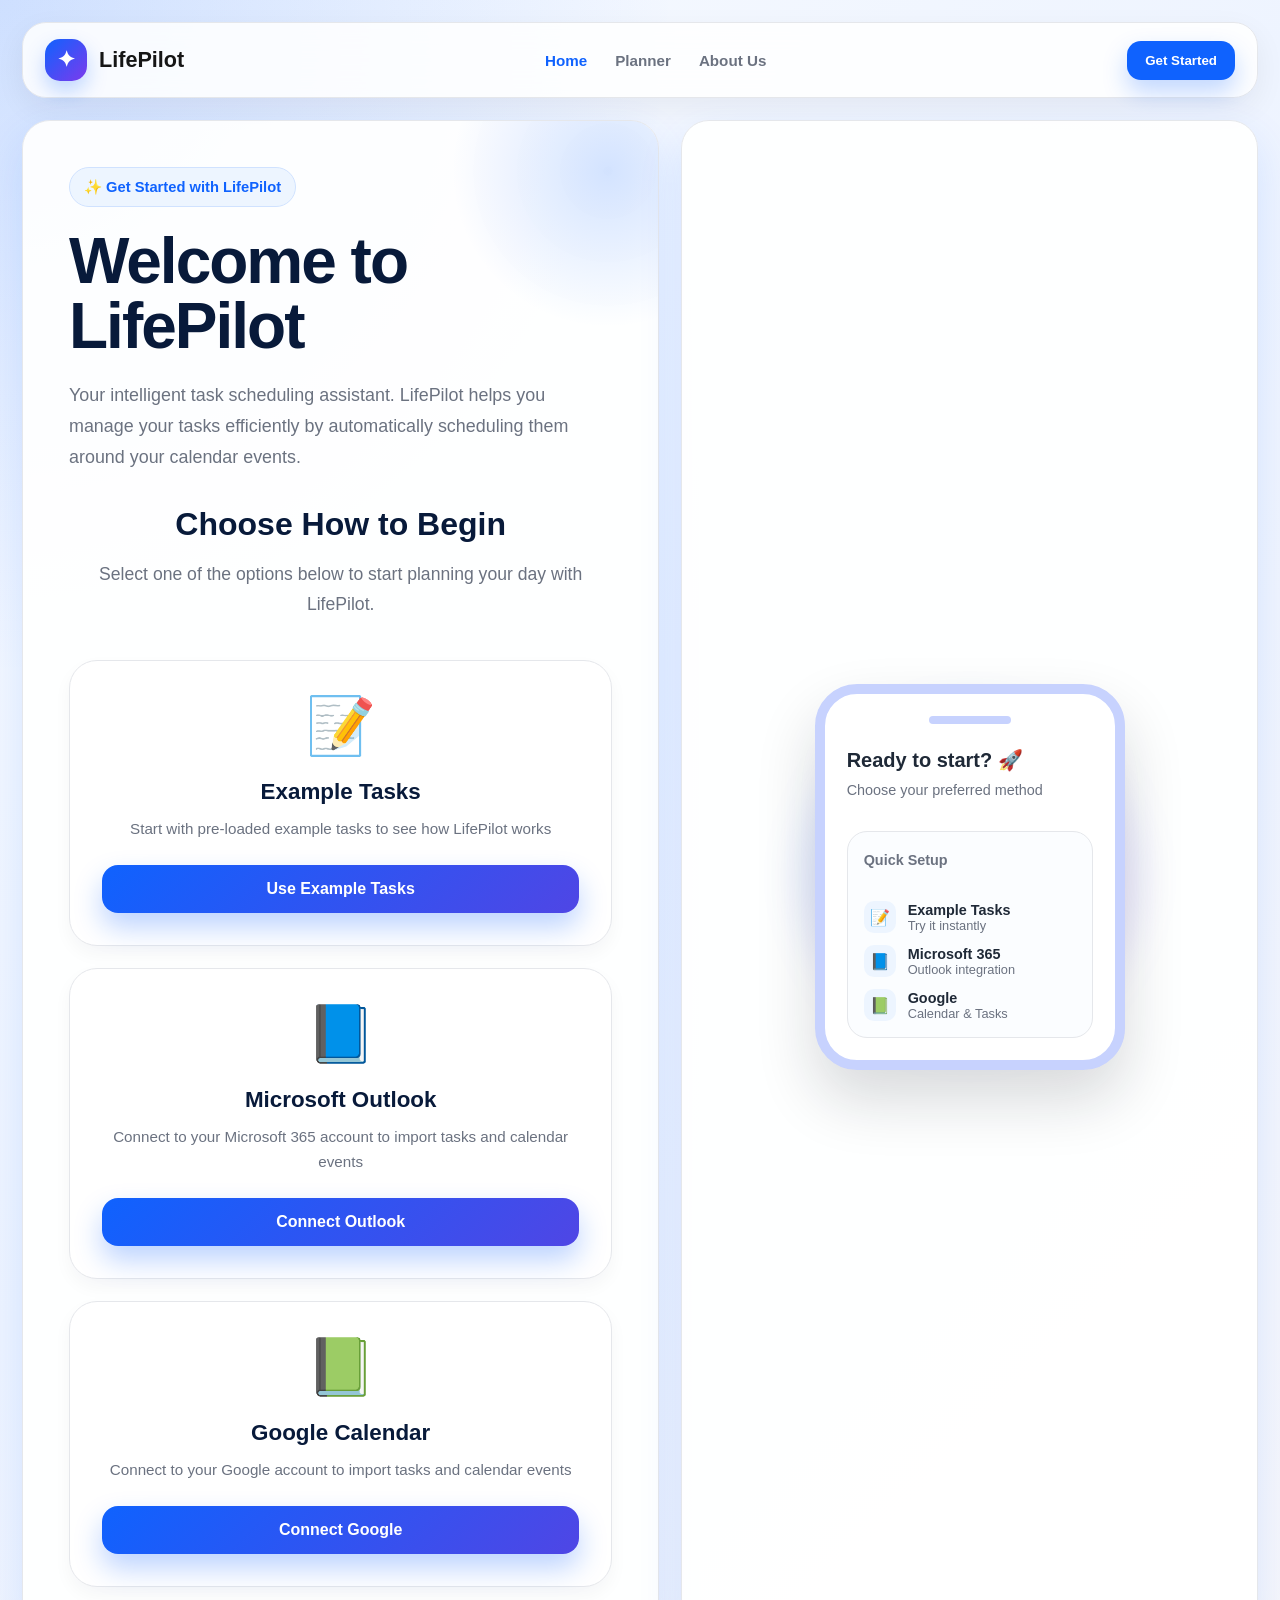
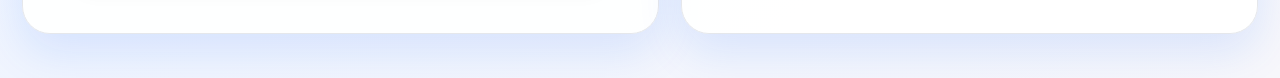
==== commit 2659d68a: "about us page" ====
--- a/index.html
+++ b/index.html
@@ -149,6 +149,7 @@
       <div class="nav-links">
         <a href="index.html" class="active">Home</a>
         <a href="lifepilot.html">Planner</a>
+        <a href="about-us.html">About Us</a>
       </div>
       <button class="nav-btn" onclick="window.location.href='lifepilot.html'">Get Started</button>
     </nav>
